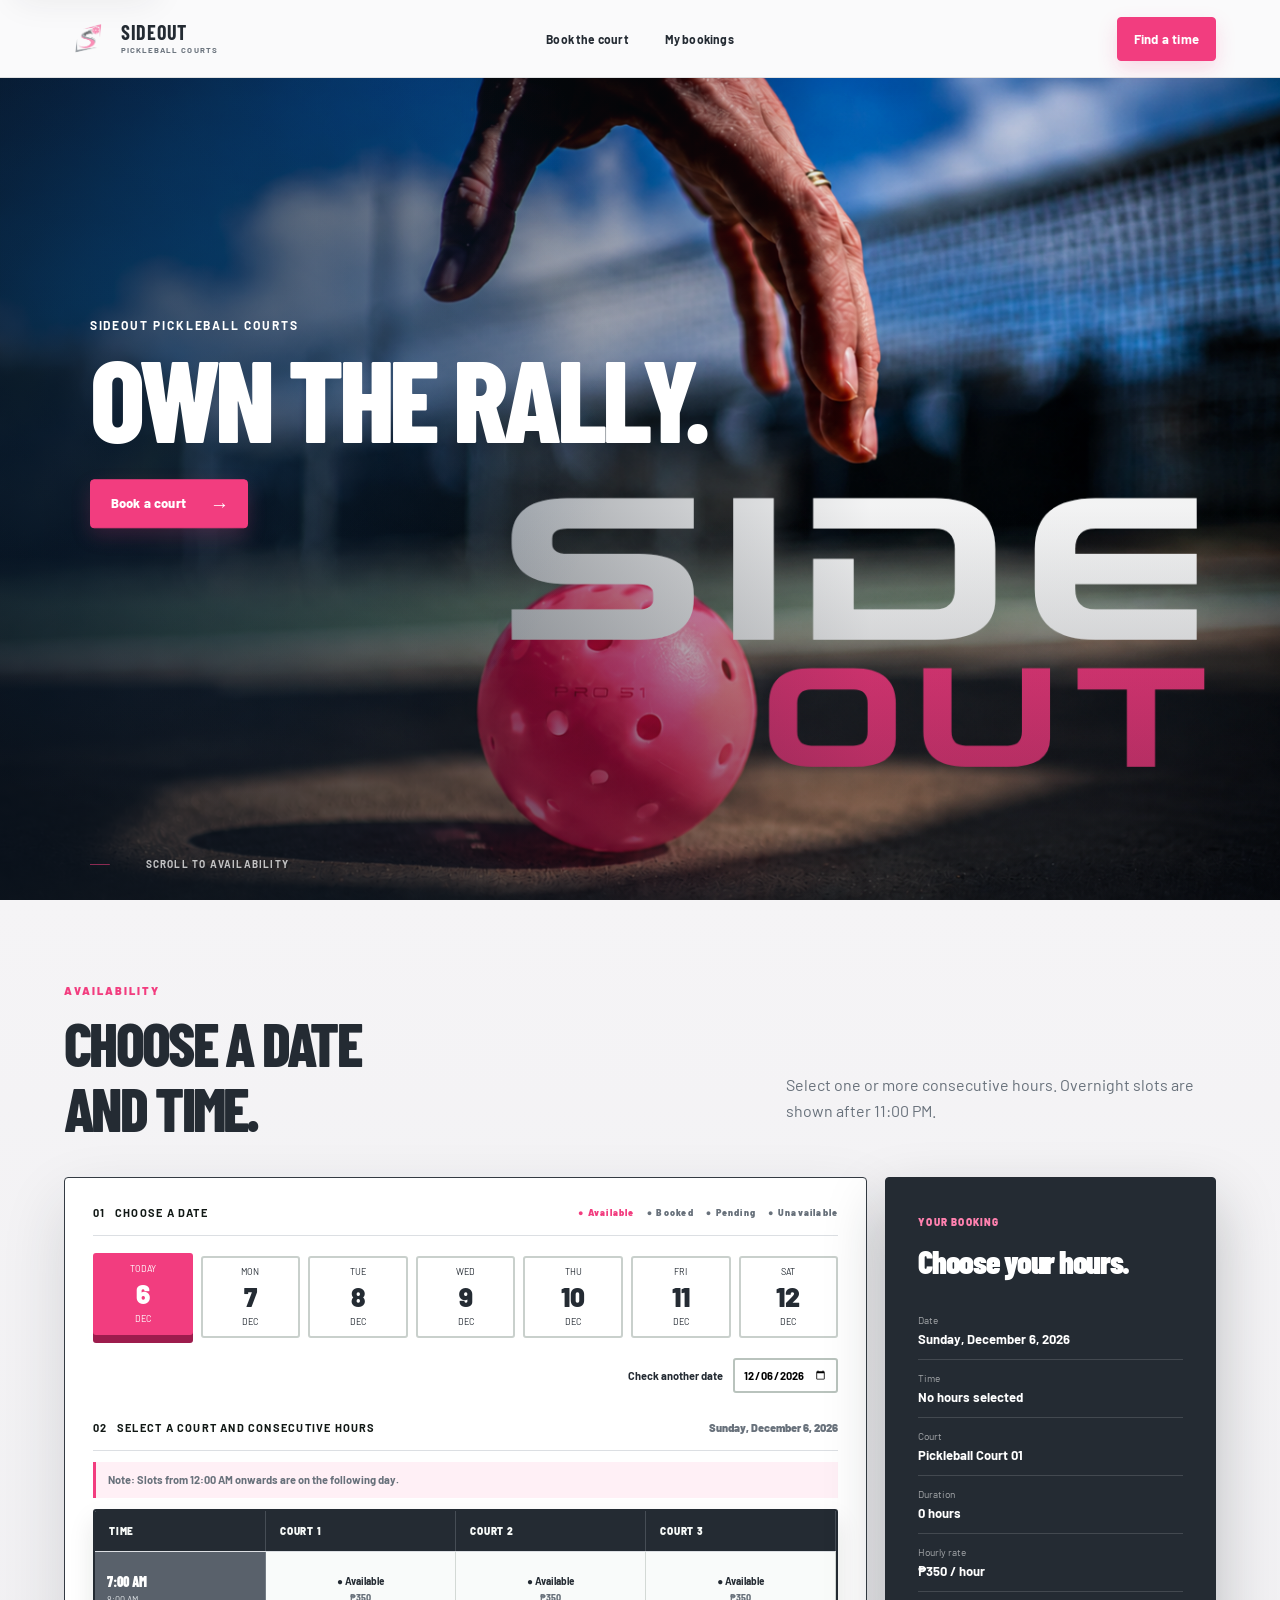
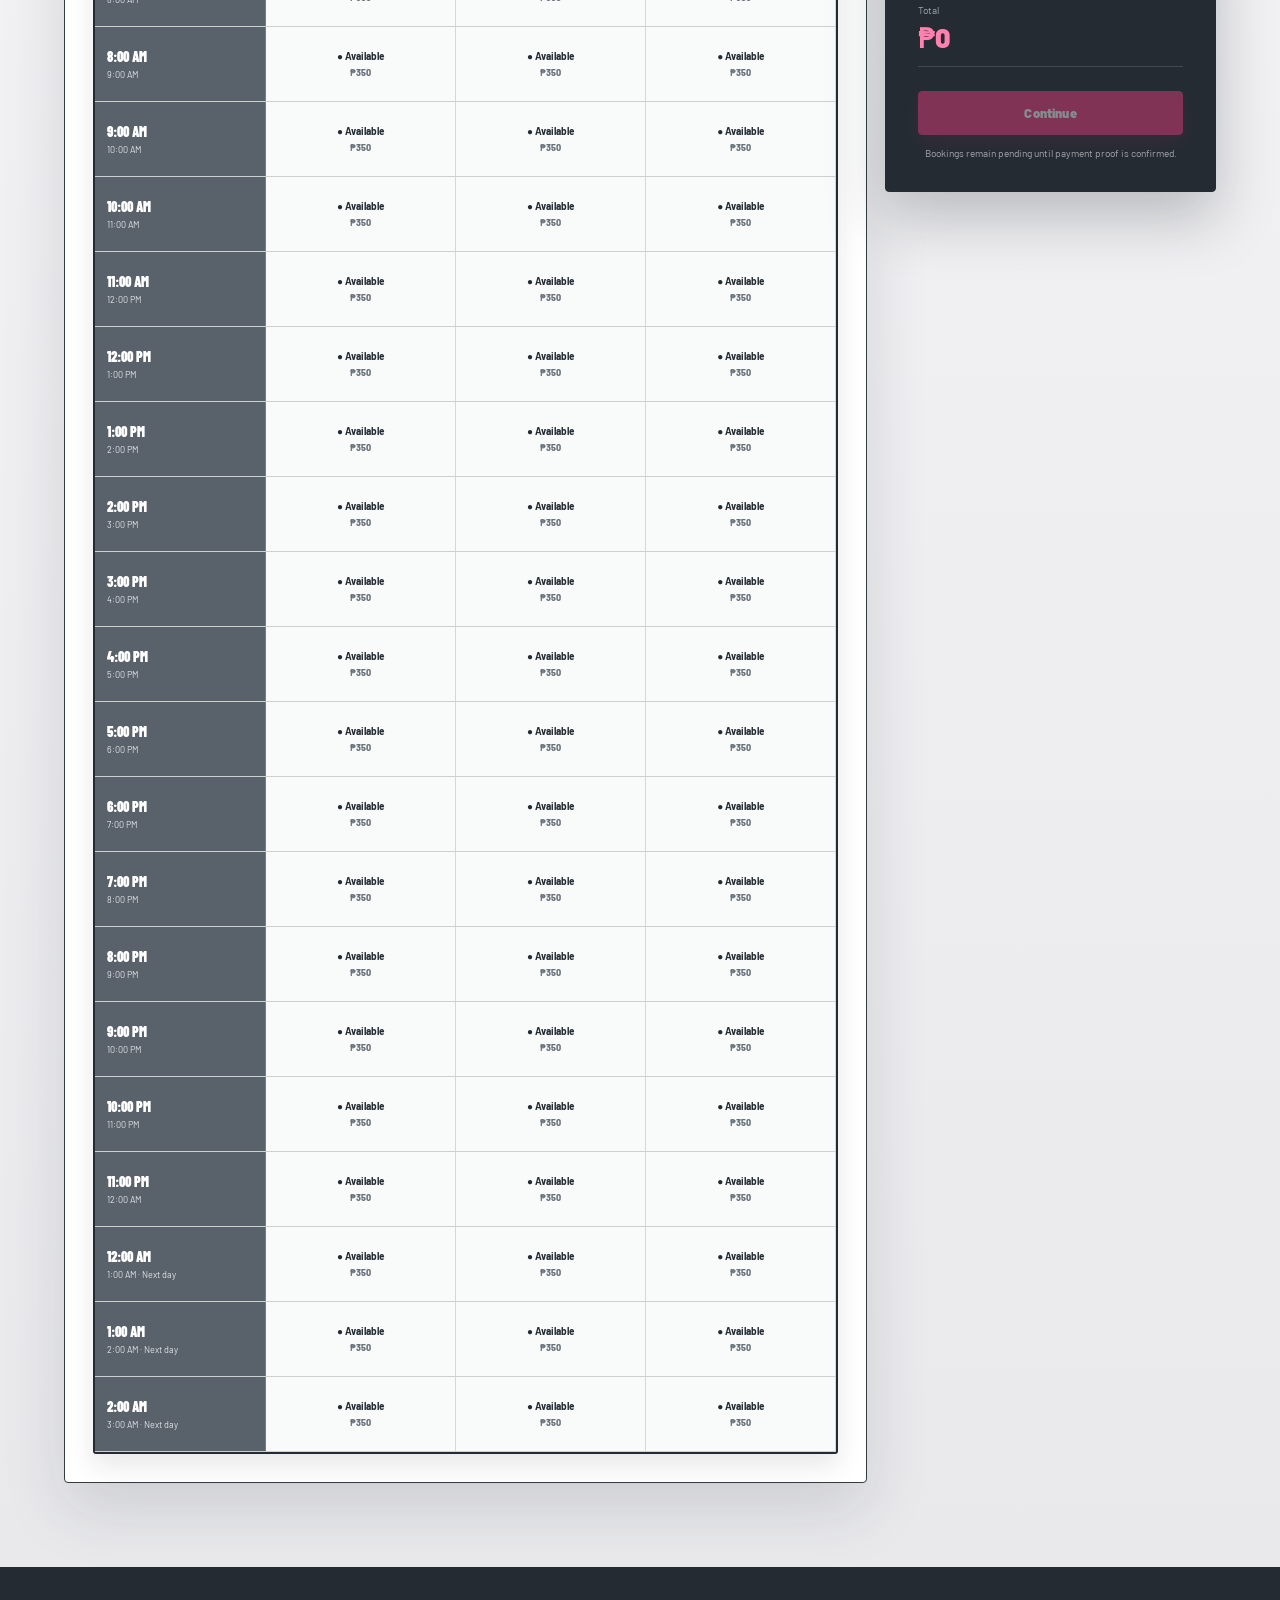
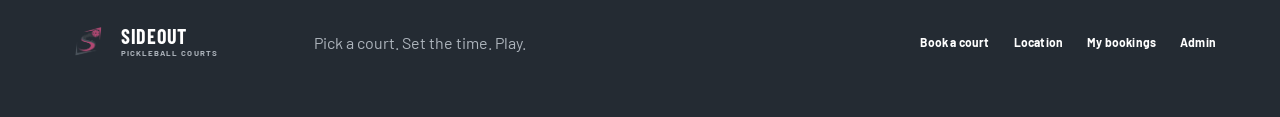
==== index.html @ bac5b456 "Add files via upload" ====
<!doctype html>
<html lang="en">
<head>
  <meta charset="UTF-8">
  <meta name="viewport" content="width=device-width, initial-scale=1">
  <meta name="description" content="Book a court at Sideout Pickleball Courts.">
  <meta name="theme-color" content="#242b33">
  <title>Sideout Pickleball Courts</title>
  <link rel="icon" type="image/png" href="assets/sideout-logo.png">
  <link rel="stylesheet" href="styles.css">
</head>
<body>
  <a class="skip-link" href="#reserve">Skip to booking</a>
  <header class="site-header">
    <a class="brand" href="#top" aria-label="Sideout Pickleball Courts home"><img class="brand-logo" src="assets/sideout-logo.png" alt=""><span class="brand-name"><strong>Sideout</strong><small>Pickleball Courts</small></span></a>
    <nav><button data-scroll="reserve">Book the court</button><button id="show-bookings">My bookings</button></nav>
    <button class="lime-button" data-scroll="reserve">Find a time</button>
  </header>

  <main id="top">
    <section class="hero" aria-labelledby="hero-title">
      <img class="hero-photo" src="assets/sideout-hero.png" alt="A player reaching toward a bright pink pickleball on an outdoor court" fetchpriority="high">
      <div class="hero-overlay"></div>
      <div class="hero-copy">
        <span class="eyebrow">Sideout Pickleball Courts</span>
        <h1 id="hero-title">Own the rally.</h1>
        <button class="lime-button hero-cta" data-scroll="reserve">Book a court <span aria-hidden="true">→</span></button>
      </div>
      <div class="hero-cue" aria-hidden="true"><span></span>Scroll to availability</div>
    </section>

    <section class="booking-section" id="reserve">
      <div class="section-intro"><div><span class="eyebrow dark">AVAILABILITY</span><h2>Choose a date<br>and time.</h2></div><p>Select one or more consecutive hours. Overnight slots are shown after 11:00 PM.</p></div>
      <div class="booking-layout">
        <section class="availability-panel">
          <div class="panel-head"><strong>01 &nbsp; CHOOSE A DATE</strong><div class="legend"><span>● Available</span><span>● Booked</span><span>● Pending</span><span>● Unavailable</span></div></div>
          <div class="date-row" id="date-row"></div>
          <div class="calendar-picker"><label>Check another date <input id="date-picker" type="date"></label></div>
          <div class="slot-heading"><strong>02 &nbsp; SELECT A COURT AND CONSECUTIVE HOURS</strong><span id="schedule-date"></span></div>
          <p class="next-day-note"><b>Note:</b> Slots from <b>12:00 AM onwards</b> are on the following day.</p>
          <div id="preserved-note" class="preserved-note hidden"></div>
          <div class="slot-grid" id="slot-grid"></div>
        </section>

        <aside class="summary-card">
          <span>YOUR BOOKING</span><h3 id="summary-title">Choose your hours.</h3>
          <dl>
            <div><dt>Date</dt><dd id="summary-date">—</dd></div>
            <div><dt>Time</dt><dd id="summary-time">No hours selected</dd></div>
            <div><dt>Court</dt><dd id="summary-court">Pickleball Court 01</dd></div>
            <div><dt>Duration</dt><dd id="summary-duration">0 hours</dd></div>
            <div><dt>Hourly rate</dt><dd id="summary-rate">₱350 / hour</dd></div>
            <div class="total"><dt>Total</dt><dd id="summary-total">₱0</dd></div>
          </dl>
          <button id="continue-booking" class="lime-button full" disabled>Continue</button>
          <small>Bookings remain pending until payment proof is confirmed.</small>
        </aside>
      </div>
      <div class="mobile-booking-bar" id="mobile-booking-bar" aria-live="polite">
        <div><small id="mobile-summary-time">Choose a time</small><strong id="mobile-summary-total">₱0</strong></div>
        <button id="mobile-continue" class="lime-button" disabled>Continue</button>
      </div>
    </section>

    <section class="my-bookings hidden" id="bookings">
      <span class="eyebrow dark">MANAGE MY BOOKING</span><h2>Find your reservation.</h2><p>Enter the 11-digit mobile number used when the booking was submitted.</p>
      <form id="lookup-form" class="lookup-card"><label>Mobile number<input id="lookup-mobile" type="tel" inputmode="numeric" maxlength="11" pattern="[0-9]{11}" placeholder="09171234567" required></label><button class="lime-button">Look up</button></form>
      <p id="lookup-message"></p><div id="lookup-results" class="booking-results"></div>
    </section>
  </main>

  <footer><a class="brand footer-brand" href="#top" aria-label="Sideout Pickleball Courts home"><img class="brand-logo" src="assets/sideout-logo.png" alt=""><span class="brand-name"><strong>Sideout</strong><small>Pickleball Courts</small></span></a><p>Pick a court. Set the time. Play.</p><nav><button data-scroll="reserve">Book a court</button><a href="#top">Location</a><button id="footer-bookings">My bookings</button><a href="admin.html">Admin</a></nav></footer>

  <div class="modal-backdrop hidden" id="booking-modal">
    <section class="modal" role="dialog" aria-modal="true" aria-labelledby="modal-title">
      <button class="modal-close" id="close-modal" aria-label="Close">×</button>
      <div class="steps"><span id="step-1-label">1 Details</span><span id="step-2-label">2 Payment</span><span id="step-3-label">3 Received</span></div>
      <div id="checkout-content"></div>
    </section>
  </div>
  <script src="script.js"></script>
</body>
</html>
---- styles.css ----
@import url('https://fonts.googleapis.com/css2?family=Barlow+Condensed:wght@500;600;700;800&family=Barlow:wght@400;500;600;700&display=swap');
:root{--green:#f23d7f;--green-dark:#c82260;--green-soft:#fff0f6;--ink:#242b33;--muted:#68717b;--line:#dcdfe3;--surface:#fff;--bg:#f5f4f6;--danger:#b4233f;--calendar-time:#59616b;--radius:10px;--shadow:0 14px 34px rgba(36,43,51,.08)}
*{box-sizing:border-box}html{scroll-behavior:smooth}body{margin:0;background:var(--bg);color:var(--ink);font-family:Barlow,Arial,sans-serif}button,input,select{font:inherit}button,a{cursor:pointer}.hidden{display:none!important}
.site-header{position:sticky;top:0;z-index:30;height:72px;display:grid;grid-template-columns:1fr auto 1fr;align-items:center;padding:0 5vw;background:rgba(255,255,255,.96);border-bottom:1px solid var(--line)}
.brand{display:flex;align-items:center;gap:10px;color:var(--ink);font-size:14px;font-weight:700;text-decoration:none}.brand-mark{width:32px;height:32px;display:grid;place-items:center;border-radius:8px;background:var(--green);color:#fff;font-weight:700}.site-header nav{display:flex;gap:24px}.site-header nav button,.site-header .brand{border:0;background:none}.site-header nav button,footer nav>*{color:var(--ink);font-size:12px;border:0;background:none;text-decoration:none}.site-header>.lime-button{justify-self:end}
.lime-button{border:1px solid var(--green);border-radius:7px;background:var(--green);color:#fff;padding:11px 16px;font-size:13px;font-weight:650}.lime-button:hover{background:var(--green-dark)}.lime-button.full{width:100%}.lime-button:disabled{opacity:.45;cursor:not-allowed}
.hero{position:relative;min-height:620px;overflow:hidden;background:#30433a;color:#fff}.hero-photo{position:absolute;inset:0;width:100%;height:100%;object-fit:cover;object-position:center 35%;filter:saturate(.45) contrast(.92)}.hero-overlay{position:absolute;inset:0;background:linear-gradient(90deg,rgba(25,39,32,.78),rgba(25,39,32,.22)),linear-gradient(0deg,rgba(25,39,32,.34),transparent 55%)}.hero-copy{position:absolute;left:7vw;top:47%;transform:translateY(-50%);max-width:610px}.eyebrow{display:block;margin-bottom:14px;color:#dbe9e2;font-size:11px;letter-spacing:.15em;font-weight:700}.eyebrow.dark{color:var(--green)}.hero h1,.section-intro h2,.my-bookings h2,.admin-login-card h1,.admin-title h1{margin:0;font-weight:650;line-height:1.08;letter-spacing:-.035em}.hero h1{font-size:clamp(48px,6.5vw,78px)}.hero-copy p{max-width:520px;font-size:17px;line-height:1.65;color:rgba(255,255,255,.82)}.hero-copy .lime-button{margin-top:12px;background:#fff;border-color:#fff;color:var(--green-dark)}.hero-facts{position:absolute;right:6vw;bottom:38px;display:flex;gap:34px}.hero-facts span{display:grid;gap:6px;font-size:14px}.hero-facts b{font-size:10px;letter-spacing:.08em;color:rgba(255,255,255,.7)}.hero-facts i{font-style:normal}
.booking-section{padding:84px 5vw}.section-intro{display:flex;justify-content:space-between;align-items:end;gap:44px;margin-bottom:36px}.section-intro h2,.my-bookings h2{font-size:clamp(38px,5vw,60px)}.section-intro h2 em{font-style:normal;color:var(--green)}.section-intro>p{max-width:430px;color:var(--muted);line-height:1.65}.booking-layout{display:grid;grid-template-columns:minmax(0,1.7fr) minmax(300px,.7fr);gap:20px}.availability-panel,.summary-card,.lookup-card,.booking-ticket,.modal,.admin-login-card,.stat,.admin-panel,.admin-control{background:var(--surface);border:1px solid var(--line);border-radius:var(--radius);box-shadow:var(--shadow)}.availability-panel{padding:28px}.panel-head,.slot-heading{display:flex;align-items:center;justify-content:space-between;gap:20px;padding-bottom:16px;border-bottom:1px solid var(--line);font-size:11px;letter-spacing:.06em}.legend{display:flex;gap:12px;color:var(--muted);font-size:9px}.legend span:first-child{color:var(--green)}.date-row{display:grid;grid-template-columns:repeat(7,1fr);gap:8px;margin:20px 0}.date-card{min-height:82px;border:1px solid var(--line);border-radius:8px;background:#fff;color:var(--ink);display:grid;place-content:center;text-align:center}.date-card span,.date-card small{font-size:9px}.date-card strong{font-size:23px;margin:4px 0}.date-card.selected{background:var(--green);color:#fff;border-color:var(--green)}.calendar-picker{display:flex;justify-content:flex-end;margin-bottom:20px}.calendar-picker label{display:flex;align-items:center;gap:10px;font-size:11px;font-weight:650}.calendar-picker input{border:1px solid var(--line);border-radius:6px;padding:8px}.slot-heading{padding-top:8px}.slot-heading span{color:var(--muted);letter-spacing:0}.next-day-note,.preserved-note{padding:10px 12px;border-left:3px solid var(--green);background:var(--green-soft);color:var(--muted);font-size:11px;line-height:1.5}.slot-grid{border:1px solid var(--line);border-bottom:0;border-radius:8px;overflow:hidden}.slot-row{width:100%;min-height:60px;display:grid;grid-template-columns:1.1fr .8fr 80px;align-items:center;border:0;border-bottom:1px solid var(--line);padding:8px 16px;background:#fff;color:var(--ink);text-align:left}.slot-row.available:hover,.slot-row.selected{background:var(--green-soft);box-shadow:inset 3px 0 var(--green)}.slot-row.unavailable,.slot-row.booked,.slot-row.pending{background:#f4f5f4}.slot-time{font-size:15px;font-weight:650}.slot-time small{display:block;margin-top:4px;color:var(--green);font-size:8px;text-transform:uppercase}.slot-status{font-size:10px;text-transform:capitalize}.slot-action{text-align:right;font-size:10px;font-weight:650}
.summary-card{align-self:start;padding:32px;position:sticky;top:92px}.summary-card>span{color:var(--green);font-size:10px;letter-spacing:.12em;font-weight:700}.summary-card h3{font-size:32px;line-height:1.05;margin:16px 0 24px}.summary-card dl{margin:0 0 24px}.summary-card dl div{padding:12px 0;border-bottom:1px solid var(--line)}.summary-card dt{color:var(--muted);font-size:10px;margin-bottom:5px}.summary-card dd{margin:0;font-weight:650;font-size:13px}.summary-card .total dd{font-size:27px;color:var(--green)}.summary-card>small{display:block;margin-top:12px;text-align:center;color:var(--muted);font-size:10px}
.my-bookings{padding:84px 5vw;min-height:70vh}.my-bookings>p{color:var(--muted)}.lookup-card{display:flex;gap:14px;max-width:800px;margin:32px 0 22px;padding:22px}.lookup-card label{flex:1;display:grid;gap:8px;font-size:11px;font-weight:650}.lookup-card input{width:100%;border:1px solid var(--line);border-radius:6px;padding:12px;font-size:15px}.booking-results{display:grid;gap:12px;max-width:980px}.booking-ticket{display:grid;grid-template-columns:130px 1fr 220px;overflow:hidden}.ticket-date{display:grid;place-content:center;text-align:center;background:var(--green-soft);padding:20px}.ticket-date strong{font-size:36px}.ticket-main,.ticket-ref{padding:22px}.ticket-main h3{font-size:24px;margin:10px 0}.ticket-main p,.ticket-ref{color:var(--muted);font-size:11px}.ticket-ref{border-left:1px dashed var(--line);display:grid;align-content:center;gap:8px}.ticket-ref strong{color:var(--ink)}.status-pill{display:inline-block;width:max-content;padding:5px 8px;border-radius:999px;background:#f7edda;color:#865b14;font-size:8px;text-transform:uppercase;font-weight:700}.status-pill.confirmed{background:#e7f1ec;color:var(--green-dark)}.status-pill.completed{background:#e9edf1;color:#405566}
footer{min-height:150px;display:grid;grid-template-columns:220px 1fr auto;align-items:center;gap:30px;padding:30px 5vw;background:#fff;border-top:1px solid var(--line)}footer p{color:var(--muted)}footer nav{display:flex;gap:18px;align-items:center}.footer-brand{font-size:13px}
.modal-backdrop{position:fixed;inset:0;z-index:80;display:grid;place-items:center;padding:20px;background:rgba(25,35,30,.68);backdrop-filter:blur(5px)}.modal{position:relative;width:min(560px,100%);max-height:92vh;overflow:auto;padding:34px}.modal.wide{width:min(1050px,100%)}.modal-close{position:absolute;right:18px;top:14px;border:0;background:none;color:var(--ink);font-size:27px}.steps{display:flex;gap:20px;padding-bottom:16px;border-bottom:1px solid var(--line);font-size:10px}.steps .active{color:var(--green);font-weight:700}.modal h2{font-size:34px;margin:20px 0 8px}.modal p{color:var(--muted);line-height:1.6}.field{display:grid;gap:7px;margin:14px 0;font-size:11px;font-weight:650}.field input,.field select{width:100%;border:1px solid var(--line);border-radius:6px;background:#fff;padding:12px}.check{display:flex;align-items:flex-start;gap:10px;margin:18px 0;color:var(--muted);font-size:11px}.form-error{padding:10px 12px;border-left:3px solid var(--danger);background:#f8e8e8;color:#8b2c2c!important;font-size:11px}.payment-box,.reference-box{display:grid;gap:6px;padding:18px;border-radius:8px;background:var(--green-soft);margin:18px 0}.payment-box strong,.reference-box strong{font-size:30px;color:var(--green-dark)}.received-list{display:grid;gap:10px;margin:20px 0}.received-list div{display:grid;grid-template-columns:30px 1fr;gap:10px;padding:12px;background:#f6f7f6}.received-list b{color:var(--green)}.received-list span{display:grid;gap:3px;font-size:11px;color:var(--muted)}.received-list strong{color:var(--ink)}
.admin-body{background:#f5f7f5}.admin-login-shell{min-height:100vh;display:grid;place-items:center;padding:25px}.admin-login-card{width:min(460px,100%);padding:42px}.admin-login-card>.brand{margin-bottom:28px}.admin-login-card h1{font-size:46px;margin:10px 0}.admin-login-card>p{color:var(--muted);line-height:1.6}.admin-login-card form,.password-form{display:grid;gap:14px}.admin-login-card form label,.password-form label{display:grid;gap:7px;font-size:11px;font-weight:650}.admin-login-card input,.password-form input,.admin-control input{border:1px solid var(--line);border-radius:6px;background:#fff;padding:12px}.demo-box{display:grid;gap:7px;margin:22px 0;padding:16px;border:1px dashed #b6bfba;border-radius:8px;font-size:11px}.demo-box>b{color:var(--green);font-size:9px}.demo-box small{color:var(--muted);line-height:1.5}.back-link{color:var(--ink);font-size:11px;text-decoration:none}.admin-shell{min-height:100vh;display:grid;grid-template-columns:230px 1fr}.admin-sidebar{position:sticky;top:0;height:100vh;display:flex;flex-direction:column;padding:24px 18px;background:#fff;border-right:1px solid var(--line)}.admin-sidebar>a{color:var(--ink);text-decoration:none}.admin-sidebar nav{display:grid;gap:4px;margin-top:30px}.admin-sidebar nav button{border:0;border-radius:7px;background:none;color:var(--muted);padding:11px 13px;text-align:left;font-size:11px;font-weight:650}.admin-sidebar nav button.active{background:var(--green-soft);color:var(--green-dark)}.admin-user{margin-top:auto;display:flex;align-items:center;gap:10px}.admin-user>span{width:36px;height:36px;display:grid;place-items:center;border-radius:50%;background:var(--green-soft);color:var(--green-dark);font-size:10px;font-weight:700}.admin-user div{display:grid}.admin-user small{color:var(--muted)}.admin-main{padding:0 4vw 70px}.admin-topbar{height:68px;display:flex;justify-content:space-between;align-items:center;border-bottom:1px solid var(--line)}.admin-topbar a,.admin-topbar button{border:0;background:none;color:var(--ink);text-decoration:none;font-size:11px;font-weight:650}.admin-title{padding:44px 0 26px}.admin-title span{color:var(--green);font-size:10px;letter-spacing:.1em;font-weight:700}.admin-title h1{font-size:48px;margin:8px 0}.admin-title p{color:var(--muted)}.admin-message{margin-top:16px;padding:12px 14px;border-radius:7px;background:var(--green);color:#fff;font-size:11px}.admin-stats{display:grid;grid-template-columns:repeat(4,1fr);gap:12px}.stat,.admin-panel{padding:22px}.stat{display:grid;min-height:130px}.stat span{color:var(--muted);font-size:10px}.stat strong{font-size:32px}.stat small{color:var(--muted)}.admin-panel{margin-top:14px}.admin-panel-head,.admin-control{display:flex;align-items:center;justify-content:space-between;gap:18px;padding-bottom:16px;border-bottom:1px solid var(--line)}.admin-panel-head h2{font-size:22px;margin:0}.admin-control{padding:13px 18px}.admin-booking{display:grid;grid-template-columns:1.2fr 1fr .8fr auto;align-items:center;gap:15px;padding:16px 0;border-bottom:1px solid var(--line);font-size:11px}.admin-booking>div{display:grid;gap:5px}.admin-booking small{color:var(--muted)}.admin-actions{display:flex!important;grid-auto-flow:column;gap:6px!important}.admin-actions button,.admin-actions-slot button{border:1px solid var(--green);border-radius:6px;background:var(--green);color:#fff;padding:8px;font-size:9px}.admin-actions .danger,.admin-actions-slot .danger{background:#fff;color:var(--danger);border-color:var(--danger)}.admin-slots{border:1px solid var(--line);border-bottom:0;border-radius:7px;overflow:hidden;margin-top:15px}.admin-slot{min-height:60px;display:grid;grid-template-columns:1fr 110px 240px;align-items:center;gap:12px;padding:9px 14px;border-bottom:1px solid var(--line)}.admin-slot>span{display:grid}.admin-slot>span small{color:var(--green);font-size:8px}.admin-slot>b{font-size:10px}.admin-actions-slot{display:flex;justify-content:flex-end;gap:6px}.admin-actions-slot .secondary{background:#fff;color:var(--green)}.settings-panel{max-width:650px}.settings-panel dl div{display:grid;grid-template-columns:100px 1fr;padding:10px 0;border-top:1px solid var(--line)}.settings-panel dt{color:var(--muted);font-size:10px}.settings-panel dd{margin:0;font-weight:700}.password-form{margin-top:20px;padding-top:20px;border-top:1px solid var(--line)}.proof-preview{max-width:100%;max-height:420px;object-fit:contain;border:1px solid var(--line)}
@media(max-width:900px){.site-header{grid-template-columns:1fr auto}.site-header nav{display:none}.hero-copy{left:6vw;right:6vw}.hero-facts{left:6vw;right:auto}.section-intro{align-items:start;flex-direction:column}.booking-layout{grid-template-columns:1fr}.summary-card{position:static}.date-row{display:flex;overflow:auto}.date-card{min-width:78px}.booking-ticket{grid-template-columns:110px 1fr}.ticket-ref{grid-column:1/-1;border-left:0;border-top:1px dashed var(--line)}footer{grid-template-columns:1fr auto}footer p{display:none}.admin-shell{grid-template-columns:82px 1fr}.admin-sidebar{padding:18px 8px}.admin-sidebar .brand>span:last-child,.admin-user div{display:none}.admin-sidebar nav button{padding:11px 6px;font-size:9px}.admin-stats{grid-template-columns:repeat(2,1fr)}.admin-booking{grid-template-columns:1fr 1fr}.admin-actions{grid-column:1/-1}.admin-slot{grid-template-columns:1fr 90px 190px}}
@media(max-width:600px){.site-header{height:66px;padding:0 16px}.site-header>.lime-button{padding:9px 12px}.hero{min-height:610px}.hero h1{font-size:48px}.hero-facts{bottom:24px;gap:20px}.booking-section,.my-bookings{padding:64px 16px}.availability-panel{padding:20px 13px}.legend,.slot-heading span{display:none}.slot-row{grid-template-columns:1fr 110px;padding:8px 12px}.slot-action{display:none}.lookup-card{flex-direction:column;padding:18px}.booking-ticket{grid-template-columns:92px 1fr}footer{display:flex;flex-direction:column;align-items:flex-start}footer nav{flex-wrap:wrap}.modal{padding:30px 20px}.admin-login-card{padding:32px 25px}.admin-main{padding:0 16px 50px}.admin-stats{grid-template-columns:1fr}.admin-title h1{font-size:39px}.admin-booking{grid-template-columns:1fr}.admin-slot{grid-template-columns:1fr 70px}.admin-actions-slot{grid-column:1/-1;justify-content:flex-start}}

/* Neutral presentation hero: intentionally image-free and easy to rebrand. */
.hero{min-height:500px;background:linear-gradient(135deg,#eef4f0 0%,#f7f8f7 58%,#e7efea 100%);color:var(--ink);border-bottom:1px solid var(--line)}
.hero-copy{top:45%;max-width:680px}.hero .eyebrow{color:var(--green)}.hero-copy p{color:var(--muted);max-width:560px}.hero-copy .lime-button{background:var(--green);border-color:var(--green);color:#fff}.hero-copy .lime-button:hover{background:var(--green-dark)}
.hero-facts{color:var(--ink)}.hero-facts b{color:var(--muted)}
@media(max-width:600px){.hero{min-height:560px}.hero-copy{top:42%}.hero-facts{display:grid;gap:12px}}

.qr-options{display:grid;grid-template-columns:1fr 1fr;gap:12px;margin:16px 0 8px}.qr-card{padding:12px;border:1px solid var(--line);border-radius:8px;background:#fff}.qr-card>span{display:block;margin-bottom:9px;color:var(--ink);font-size:11px;font-weight:700}.qr-placeholder{aspect-ratio:1;display:grid;place-content:center;gap:6px;text-align:center;border:1px dashed #aebbb4;border-radius:6px;background:#f7f9f8;color:var(--green)}.qr-placeholder b{font-size:24px}.qr-placeholder small{color:var(--muted);font-size:9px}.qr-note{margin:0 0 14px!important;font-size:10px;line-height:1.45!important}@media(max-width:430px){.qr-options{grid-template-columns:1fr}.qr-placeholder{aspect-ratio:1.5}}

.court-picker{display:flex;align-items:center;justify-content:space-between;gap:18px;padding-bottom:18px;margin-bottom:18px;border-bottom:1px solid var(--line);font-size:11px;letter-spacing:.06em}.court-tabs,.admin-court-tabs{display:flex;gap:8px}.court-tabs button,.admin-court-tabs button{min-width:86px;padding:10px 14px;border:1px solid var(--line);border-radius:7px;background:#fff;color:var(--muted);font-size:11px;font-weight:650}.court-tabs button:hover,.admin-court-tabs button:hover{border-color:var(--green)}.court-tabs button.selected,.admin-court-tabs button.active{border-color:var(--green);background:var(--green);color:#fff}.admin-court-tabs{margin-bottom:14px}.admin-court-tabs button{min-width:110px}@media(max-width:600px){.court-picker{align-items:flex-start;flex-direction:column}.court-tabs{width:100%}.court-tabs button{flex:1;min-width:0;padding:10px 7px}.admin-court-tabs{overflow:auto}.admin-court-tabs button{min-width:92px}}

.slot-grid{overflow-x:auto}.slot-matrix-head,.slot-matrix-row,.admin-matrix-head,.admin-matrix-row{display:grid;grid-template-columns:minmax(125px,1.15fr) repeat(3,minmax(118px,1fr))}.slot-matrix-head,.admin-matrix-head{background:#f4f6f5;border-bottom:1px solid var(--line);color:var(--muted);font-size:10px;font-weight:700;text-transform:uppercase}.slot-matrix-head span,.admin-matrix-head span{padding:12px;border-right:1px solid var(--line)}.slot-matrix-row,.admin-matrix-row{border-bottom:1px solid var(--line)}.matrix-time{display:grid;align-content:center;gap:4px;padding:12px;border-right:1px solid var(--line);background:#fbfcfb}.matrix-time strong{font-size:13px}.matrix-time small{color:var(--muted);font-size:9px}.court-slot{min-height:68px;display:grid;place-content:center;gap:5px;border:0;border-right:1px solid var(--line);background:#fff;color:var(--ink);text-align:center}.court-slot .slot-status{font-size:10px;font-weight:700}.court-slot small{color:var(--muted);font-size:9px;text-transform:capitalize}.court-slot.available:hover,.court-slot.selected{background:var(--green-soft);box-shadow:inset 0 3px var(--green)}.court-slot.selected{color:var(--green-dark)}.court-slot.booked,.court-slot.pending,.court-slot.unavailable{background:#f4f5f4}.court-slot.booked{color:#7d4e36}.court-slot.pending{color:#8a650f}.court-slot:disabled{cursor:not-allowed}.admin-matrix{overflow-x:auto;border:1px solid var(--line);border-radius:7px}.admin-court-cell{min-height:84px;display:grid;align-content:center;gap:8px;padding:8px;border-right:1px solid var(--line);background:#fff}.admin-court-cell>b{font-size:9px;text-transform:uppercase;color:var(--muted)}.admin-court-cell.available{background:#fbfdfc}.admin-court-cell.pending{background:#fff9eb}.admin-court-cell.booked{background:#f8f3ef}.admin-court-cell.unavailable{background:#f3f4f3}.admin-court-cell .admin-actions-slot{justify-content:flex-start;flex-wrap:wrap}.admin-court-cell .admin-actions-slot button{padding:6px 7px;font-size:8px}@media(max-width:700px){.slot-matrix-head,.slot-matrix-row,.admin-matrix-head,.admin-matrix-row{min-width:640px}}

/* Strong booking-calendar direction */
.booking-section{background:linear-gradient(180deg,#eef0ee 0%,#dfe4e0 100%);border-top:1px solid #cbd2cd}.section-intro h2{font-weight:850;letter-spacing:-.045em}.section-intro .eyebrow{font-weight:850;letter-spacing:.18em}.booking-layout{gap:18px}.availability-panel{border:1px solid #1d2823;border-radius:4px;box-shadow:0 24px 60px rgba(14,24,19,.16)}.panel-head,.slot-heading{font-weight:850;letter-spacing:.11em}.panel-head strong,.slot-heading strong{color:#111815}.date-card{border:2px solid #c9d0cc;border-radius:3px;transition:transform .2s ease,border-color .2s ease,box-shadow .2s ease}.date-card:hover{transform:translateY(-4px);border-color:#1f5a45;box-shadow:0 9px 18px rgba(18,32,25,.13)}.date-card.selected{background:#14211b;border-color:#14211b;box-shadow:0 8px 0 #79a888;transform:translateY(-3px)}.date-card strong{font-size:26px;font-weight:850}.calendar-picker input{border:2px solid #b9c3bd;border-radius:3px;font-weight:700}.slot-grid{border:2px solid #15201b;border-radius:3px;background:#fff;box-shadow:0 12px 26px rgba(16,26,21,.1)}.slot-matrix-head{background:#121a16;color:#f7faf8;font-weight:850;letter-spacing:.08em}.slot-matrix-head span{padding:14px;border-color:#314039}.slot-matrix-row{border-color:#cbd2ce}.slot-matrix-row .matrix-time{background:#202a25;color:#fff;border-color:#35423c}.slot-matrix-row .matrix-time strong{font-size:14px;font-weight:850}.slot-matrix-row .matrix-time small{color:#aebbb4}.court-slot{position:relative;min-height:74px;border-color:#d3d9d5;font-weight:750;transition:transform .16s ease,box-shadow .16s ease,background .16s ease,color .16s ease}.court-slot.available{background:#f9fbfa}.court-slot.available:hover{z-index:2;transform:scale(1.045);background:#dce9e2;box-shadow:0 10px 24px rgba(14,33,24,.2),inset 0 4px #28684f}.court-slot.available:active{transform:scale(.98)}.court-slot.selected{z-index:3;background:#183c2e;color:#fff;box-shadow:inset 0 0 0 3px #73aa8e,0 8px 20px rgba(12,45,31,.28);animation:selectedPulse 1.8s ease-in-out infinite}.court-slot.selected small{color:#d7e8df}.court-slot.booked{background:repeating-linear-gradient(135deg,#ddd6d1,#ddd6d1 8px,#e7e1dd 8px,#e7e1dd 16px);color:#67422e}.court-slot.pending{background:#f1e6c9;color:#76530b}.court-slot.unavailable{background:#dfe2e0;color:#68716c}.summary-card{background:#111915;color:#fff;border:1px solid #111915;border-radius:4px;box-shadow:0 24px 54px rgba(10,18,14,.25)}.summary-card>span{color:#8fc4a6;font-weight:850}.summary-card h3{font-weight:850;letter-spacing:-.04em}.summary-card dl div{border-color:rgba(255,255,255,.14)}.summary-card dt,.summary-card>small{color:rgba(255,255,255,.58)}.summary-card dd{color:#fff}.summary-card .total dd{color:#a3d2b8;font-weight:850}.summary-card .lime-button{background:#75a98e;border-color:#75a98e;color:#0f1713;font-weight:850;transition:transform .18s ease,background .18s ease,box-shadow .18s ease}.summary-card .lime-button:not(:disabled):hover{transform:translateY(-3px);background:#91c2a7;box-shadow:0 10px 24px rgba(117,169,142,.28)}.summary-card .lime-button:not(:disabled):active{transform:translateY(0) scale(.98)}.next-day-note,.preserved-note{border-color:#28684f;background:#e4ece7;font-weight:650}@keyframes scheduleEnter{from{opacity:0;transform:translateY(14px)}to{opacity:1;transform:translateY(0)}}@keyframes selectedPulse{0%,100%{box-shadow:inset 0 0 0 3px #73aa8e,0 8px 20px rgba(12,45,31,.25)}50%{box-shadow:inset 0 0 0 3px #9bd0b5,0 11px 28px rgba(12,60,38,.4)}}.slot-grid.is-refreshing .slot-matrix-row{opacity:0;animation:scheduleEnter .38s cubic-bezier(.2,.8,.2,1) forwards;animation-delay:calc(var(--row-index) * 22ms)}@media(prefers-reduced-motion:reduce){.date-card,.court-slot,.summary-card .lime-button{transition:none}.court-slot.selected,.slot-grid.is-refreshing .slot-matrix-row{animation:none;opacity:1}}@media(max-width:700px){.booking-section{padding-left:12px;padding-right:12px}.availability-panel{padding:18px 10px}.court-slot.available:hover{transform:none}.summary-card{border-radius:3px}}

/* Keep the full four-column schedule visible without a horizontal scrollbar. */
.slot-grid,.admin-matrix{overflow-x:hidden}.slot-matrix-head,.slot-matrix-row,.admin-matrix-head,.admin-matrix-row{grid-template-columns:minmax(72px,.9fr) repeat(3,minmax(0,1fr));min-width:0!important}.slot-matrix-head span,.admin-matrix-head span,.matrix-time,.court-slot,.admin-court-cell{min-width:0}.court-slot .slot-status,.court-slot small{overflow-wrap:anywhere}.admin-actions-slot button{max-width:100%}@media(max-width:600px){.slot-matrix-head span,.admin-matrix-head span{padding:10px 4px;font-size:8px}.slot-matrix-row .matrix-time,.admin-matrix-row .matrix-time{padding:9px 5px}.slot-matrix-row .matrix-time strong,.admin-matrix-row .matrix-time strong{font-size:10px}.matrix-time small{font-size:7px}.court-slot{min-height:64px;padding:5px 2px}.court-slot .slot-status{font-size:8px}.court-slot small{font-size:8px}.admin-court-cell{padding:6px 3px}.admin-court-cell .admin-actions-slot button{padding:5px 3px;font-size:7px}}

/* Slot clicks update in place; selected cells remain steady without pulsing. */
.court-slot.selected{animation:none}

/* Sideout brand system */
body{background:#f4f3f5;color:var(--ink)}
h1,h2,h3,.brand-name strong,.slot-time,.matrix-time strong,.stat strong{font-family:"Barlow Condensed",Barlow,Arial,sans-serif}
button,a,input,select{transition:color .2s ease,background-color .2s ease,border-color .2s ease,transform .2s ease,box-shadow .2s ease}
button:focus-visible,a:focus-visible,input:focus-visible,select:focus-visible{outline:3px solid rgba(242,61,127,.4);outline-offset:3px}
.site-header{height:78px;padding:0 clamp(18px,5vw,76px);background:rgba(250,250,251,.94);border-bottom-color:rgba(36,43,51,.12);backdrop-filter:blur(16px)}
.brand{gap:9px;min-width:0}.brand-logo{width:48px;height:48px;object-fit:contain;flex:0 0 auto}.brand-name{display:grid;line-height:.92}.brand-name strong{font-size:20px;letter-spacing:.035em;text-transform:uppercase}.brand-name small{margin-top:5px;color:var(--muted);font-size:8px;font-weight:700;letter-spacing:.13em;text-transform:uppercase}
.site-header nav button,.site-header>button,footer nav>*{font-weight:700;letter-spacing:.015em}.site-header nav button:hover,footer nav>*:hover{color:var(--green)}
.lime-button{min-height:44px;border-color:var(--green);border-radius:4px;background:var(--green);color:#fff;font-weight:750;letter-spacing:.015em;box-shadow:0 8px 20px rgba(242,61,127,.18)}.lime-button:hover{background:var(--green-dark);border-color:var(--green-dark);transform:translateY(-2px);box-shadow:0 12px 26px rgba(200,34,96,.24)}.lime-button:active{transform:translateY(0) scale(.98)}
.hero{min-height:calc(100dvh - 78px);max-height:860px;background:#162331;color:#fff;border:0;isolation:isolate}.hero-photo{z-index:-3;object-position:center 52%;filter:saturate(.98) contrast(1.04)}.hero-overlay{z-index:-2;background:linear-gradient(90deg,rgba(10,19,30,.78) 0%,rgba(10,19,30,.36) 40%,rgba(10,19,30,.05) 68%),linear-gradient(0deg,rgba(10,15,23,.38),transparent 48%)}.hero:after{content:"";position:absolute;inset:0;z-index:-1;pointer-events:none;background:radial-gradient(circle at 13% 32%,rgba(11,79,147,.22),transparent 38%)}
.hero-copy{left:clamp(22px,7vw,110px);top:42%;max-width:670px;animation:heroEntrance .72s cubic-bezier(.2,.75,.25,1) both}.hero .eyebrow{margin-bottom:18px;color:#fff;font-size:12px;font-weight:700;letter-spacing:.16em;text-transform:uppercase}.hero h1{max-width:680px;color:#fff;font-size:clamp(66px,9vw,126px);font-weight:800;line-height:.82;letter-spacing:-.045em;text-transform:uppercase;text-wrap:balance}.hero-copy .hero-cta{display:inline-flex;align-items:center;gap:24px;margin-top:34px;padding:14px 18px 14px 20px;background:var(--green);border-color:var(--green);color:#fff}.hero-copy .hero-cta span{font-size:19px;line-height:1}.hero-copy .hero-cta:hover{background:#fff;border-color:#fff;color:var(--ink)}
.hero-cue{position:absolute;left:clamp(22px,7vw,110px);bottom:30px;display:flex;align-items:center;gap:12px;color:rgba(255,255,255,.72);font-size:10px;font-weight:700;letter-spacing:.12em;text-transform:uppercase}.hero-cue span{width:44px;height:1px;background:var(--green);transform-origin:left;animation:cuePulse 1.1s ease-out .5s both}
.booking-section{background:linear-gradient(180deg,#f5f4f6 0%,#e9e9ec 100%);border-top:0}.eyebrow.dark,.section-intro .eyebrow,.summary-card>span,.admin-title span{color:var(--green)}.section-intro h2,.my-bookings h2,.admin-title h1{font-family:"Barlow Condensed",Barlow,Arial,sans-serif;font-weight:800;text-transform:uppercase}.availability-panel{border-color:#343b43;box-shadow:0 26px 64px rgba(36,43,51,.14)}
.date-card:hover{border-color:var(--green);box-shadow:0 10px 20px rgba(242,61,127,.14)}.date-card.selected{background:var(--green);border-color:var(--green);box-shadow:0 8px 0 #9d1c4d}.slot-grid{border-color:#242b33}.slot-matrix-head{background:#242b33}.slot-matrix-head span{border-color:#464d55}.slot-matrix-row .matrix-time{background:var(--calendar-time);border-color:#747c85}.slot-matrix-row .matrix-time small{color:#e0e4e7}.court-slot.available:hover{background:#fff0f6;box-shadow:0 10px 24px rgba(69,28,47,.16),inset 0 4px var(--green)}.court-slot.selected{background:var(--green);color:#fff;box-shadow:inset 0 0 0 3px #ff8bb5,0 8px 20px rgba(200,34,96,.28)}.court-slot.selected small{color:#fff}.next-day-note,.preserved-note{border-color:var(--green);background:var(--green-soft)}
.summary-card{background:#242b33;border-color:#242b33;box-shadow:0 26px 58px rgba(25,30,36,.25)}.summary-card>span{color:#ff81af}.summary-card .total dd{color:#ff81af}.summary-card .lime-button{background:var(--green);border-color:var(--green);color:#fff}.summary-card .lime-button:not(:disabled):hover{background:#fff;border-color:#fff;color:#242b33;box-shadow:0 10px 24px rgba(242,61,127,.25)}
.payment-box,.reference-box{background:var(--green-soft)}.payment-box strong,.reference-box strong{color:var(--green-dark)}.qr-placeholder{color:var(--green)}
footer{background:#242b33;border-top:0;color:#fff}footer .brand{color:#fff}footer .brand-name small,footer p{color:#aeb5bd}footer nav>*{color:#fff}
.admin-body{background:#f2f1f3}.admin-sidebar{background:#242b33;border-right:0}.admin-sidebar .brand{color:#fff}.admin-sidebar .brand-name small,.admin-sidebar .admin-user small{color:#aeb5bd}.admin-sidebar nav button{color:#c5cbd1}.admin-sidebar nav button.active{background:var(--green);color:#fff}.admin-user>span{background:var(--green);color:#fff}.admin-message{background:var(--green)}.admin-actions button,.admin-actions-slot button{border-color:var(--green);background:var(--green)}.admin-actions-slot .secondary{background:#fff;color:var(--green-dark)}.admin-court-cell.available{background:#fffafb}
@keyframes heroEntrance{from{opacity:0;transform:translateY(calc(-50% + 26px))}to{opacity:1;transform:translateY(-50%)}}@keyframes cuePulse{0%,100%{transform:scaleX(.45);opacity:.55}50%{transform:scaleX(1);opacity:1}}
@media(max-width:900px){.admin-sidebar .brand-logo{width:54px;height:54px}.admin-sidebar .brand-name{display:none}}
@media(max-width:600px){.site-header{height:70px}.brand-logo{width:42px;height:42px}.brand-name strong{font-size:17px}.brand-name small{font-size:7px}.site-header>.lime-button{min-height:40px}.hero{min-height:640px;max-height:none}.hero-photo{object-position:47% center}.hero-overlay{background:linear-gradient(90deg,rgba(10,19,30,.72),rgba(10,19,30,.16)),linear-gradient(0deg,rgba(10,15,23,.5),transparent 55%)}.hero-copy{top:34%;right:20px}.hero h1{font-size:clamp(58px,20vw,84px);line-height:.86}.hero-copy .hero-cta{margin-top:26px}.hero-cue{bottom:22px}.footer-brand .brand-name{display:grid}}
@media(prefers-reduced-motion:reduce){.hero-copy,.hero-cue span{animation:none}.lime-button:hover,.date-card:hover,.court-slot.available:hover{transform:none}}

/* Mobile booking experience */
.skip-link{position:fixed;left:16px;top:10px;z-index:100;transform:translateY(-160%);padding:10px 14px;border-radius:4px;background:#fff;color:var(--ink);font-weight:700;text-decoration:none;box-shadow:var(--shadow)}.skip-link:focus{transform:translateY(0)}
.mobile-booking-bar{display:none}
@media(max-width:900px){
  html{scroll-padding-top:70px;overscroll-behavior-y:contain}body{overflow-x:hidden;padding-bottom:env(safe-area-inset-bottom)}button,a{touch-action:manipulation}
  .site-header{grid-template-columns:minmax(0,1fr) auto;height:70px;padding:0 16px}.site-header .brand{overflow:hidden}.site-header>.lime-button{min-width:112px;padding:10px 13px;white-space:nowrap}
  .hero{min-height:min(680px,calc(100dvh - 70px))}.hero-photo{object-position:53% center}.hero-copy{left:22px;right:22px;top:35%}.hero h1{max-width:330px;font-size:clamp(58px,18vw,82px)}.hero-cue{display:none}
  .booking-section,.my-bookings{padding:58px 14px 84px}.section-intro{gap:14px;margin-bottom:26px}.section-intro h2,.my-bookings h2{font-size:clamp(40px,13vw,56px);line-height:.9}.section-intro>p{margin:0;font-size:15px;line-height:1.55}
  .availability-panel{padding:18px 10px;border-width:1px;box-shadow:0 16px 36px rgba(36,43,51,.12)}.panel-head{align-items:flex-start}.panel-head strong,.slot-heading strong{font-size:10px;line-height:1.35}.date-row{margin:16px 0 18px;gap:7px;scrollbar-width:none;-ms-overflow-style:none}.date-row::-webkit-scrollbar{display:none}.date-card{min-width:72px;min-height:78px}.date-card:hover{transform:none}.calendar-picker{justify-content:stretch}.calendar-picker label{width:100%;justify-content:space-between}.calendar-picker input{min-height:44px;max-width:170px}.slot-heading{align-items:flex-start}.next-day-note,.preserved-note{font-size:10px}
  .slot-matrix-head,.slot-matrix-row{grid-template-columns:minmax(62px,.72fr) repeat(3,minmax(0,1fr))}.slot-matrix-head span{padding:10px 3px;font-size:8px}.slot-matrix-row .matrix-time{padding:8px 4px}.slot-matrix-row .matrix-time strong{font-size:10px}.slot-matrix-row .matrix-time small{font-size:7px;line-height:1.3}.court-slot{min-height:66px;padding:6px 2px}.court-slot .slot-status{font-size:8px;line-height:1.2}.court-slot small{font-size:8px;line-height:1.2}.court-slot.available:hover{transform:none}
  .summary-card{padding:26px 22px}.summary-card h3{font-size:30px}.summary-card dl div{display:grid;grid-template-columns:1fr auto;align-items:end;gap:10px}.summary-card dt{margin:0}.summary-card dd{text-align:right}
  .mobile-booking-bar{position:fixed;left:10px;right:10px;bottom:calc(10px + env(safe-area-inset-bottom));z-index:50;display:flex;align-items:center;justify-content:space-between;gap:14px;padding:10px 10px 10px 16px;border:1px solid rgba(255,255,255,.16);border-radius:8px;background:rgba(36,43,51,.96);color:#fff;box-shadow:0 18px 42px rgba(18,22,27,.32);backdrop-filter:blur(16px);transform:translateY(calc(100% + 30px));opacity:0;pointer-events:none;transition:transform .25s ease,opacity .25s ease}.has-selection .mobile-booking-bar{transform:translateY(0);opacity:1;pointer-events:auto}.mobile-booking-bar>div{display:grid;min-width:0}.mobile-booking-bar small{overflow:hidden;color:#cfd4d9;font-size:10px;text-overflow:ellipsis;white-space:nowrap}.mobile-booking-bar strong{font-family:"Barlow Condensed",Barlow,Arial,sans-serif;font-size:24px;color:#ff81af}.mobile-booking-bar .lime-button{min-height:46px;padding:10px 18px;box-shadow:none}
  .lookup-card{margin-top:24px}.lookup-card input{min-height:46px;font-size:16px}.booking-ticket{grid-template-columns:82px minmax(0,1fr)}.ticket-date{padding:14px 8px}.ticket-date strong{font-size:30px}.ticket-main{padding:18px 14px}.ticket-main h3{font-size:21px}.ticket-ref{padding:16px 14px}
  .modal-backdrop{align-items:end;padding:0}.modal{width:100%;max-height:94dvh;padding:32px 18px calc(22px + env(safe-area-inset-bottom));border-radius:16px 16px 0 0}.modal-close{right:10px;top:8px;width:44px;height:44px}.steps{gap:12px;padding-right:36px;overflow:hidden}.modal h2{font-size:31px}.field input,.field select{min-height:48px;font-size:16px}.check{font-size:13px;line-height:1.45}.qr-card{padding:10px}
  footer{padding:36px 18px calc(34px + env(safe-area-inset-bottom));gap:24px}footer nav{width:100%;display:grid;grid-template-columns:1fr 1fr;gap:4px 18px}footer nav>*{min-height:44px;display:flex;align-items:center}
  .admin-shell{display:block}.admin-sidebar{position:static;width:100%;height:auto;padding:12px;background:#242b33}.admin-sidebar>.brand,.admin-user{display:none}.admin-sidebar nav{display:grid;grid-template-columns:repeat(2,minmax(0,1fr));gap:6px;margin:0}.admin-sidebar nav button{min-height:44px;padding:9px 10px;font-size:10px}.admin-main{padding:0 12px 48px}.admin-topbar{height:58px}.admin-title{padding:28px 0 20px}.admin-title h1{font-size:40px}.admin-title p{font-size:14px;line-height:1.5}.admin-stats{grid-template-columns:1fr 1fr;gap:8px}.stat,.admin-panel{padding:16px}.stat{min-height:112px}.admin-booking{grid-template-columns:1fr}.admin-actions{display:grid!important;grid-template-columns:1fr 1fr;gap:8px!important}.admin-actions button,.admin-actions-slot button{min-height:40px}.admin-control{align-items:flex-start;flex-direction:column}.admin-control input{min-height:44px}.admin-panel{overflow:hidden}.admin-matrix-head,.admin-matrix-row{grid-template-columns:minmax(58px,.7fr) repeat(3,minmax(0,1fr))}.admin-matrix-head span{padding:9px 3px;font-size:7px}.admin-court-cell{min-height:92px;padding:5px 2px}.admin-court-cell>b{font-size:7px}.admin-court-cell .admin-actions-slot{display:grid;grid-template-columns:1fr;gap:4px}.admin-court-cell .admin-actions-slot button{min-height:32px;padding:4px 2px;font-size:7px}
}
@media(max-width:430px){.brand-name small{display:none}.site-header>.lime-button{min-width:auto;padding-inline:12px}.hero{min-height:610px}.hero-photo{object-position:55% center}.booking-section{padding-inline:8px}.section-intro{padding-inline:6px}.availability-panel{padding-inline:6px}.slot-matrix-head,.slot-matrix-row{grid-template-columns:58px repeat(3,minmax(0,1fr))}.court-slot{min-height:64px}.court-slot small{font-size:7px}.summary-card{margin-inline:2px}.admin-stats{grid-template-columns:1fr}}
@media(prefers-reduced-motion:reduce){.mobile-booking-bar{transition:none}}
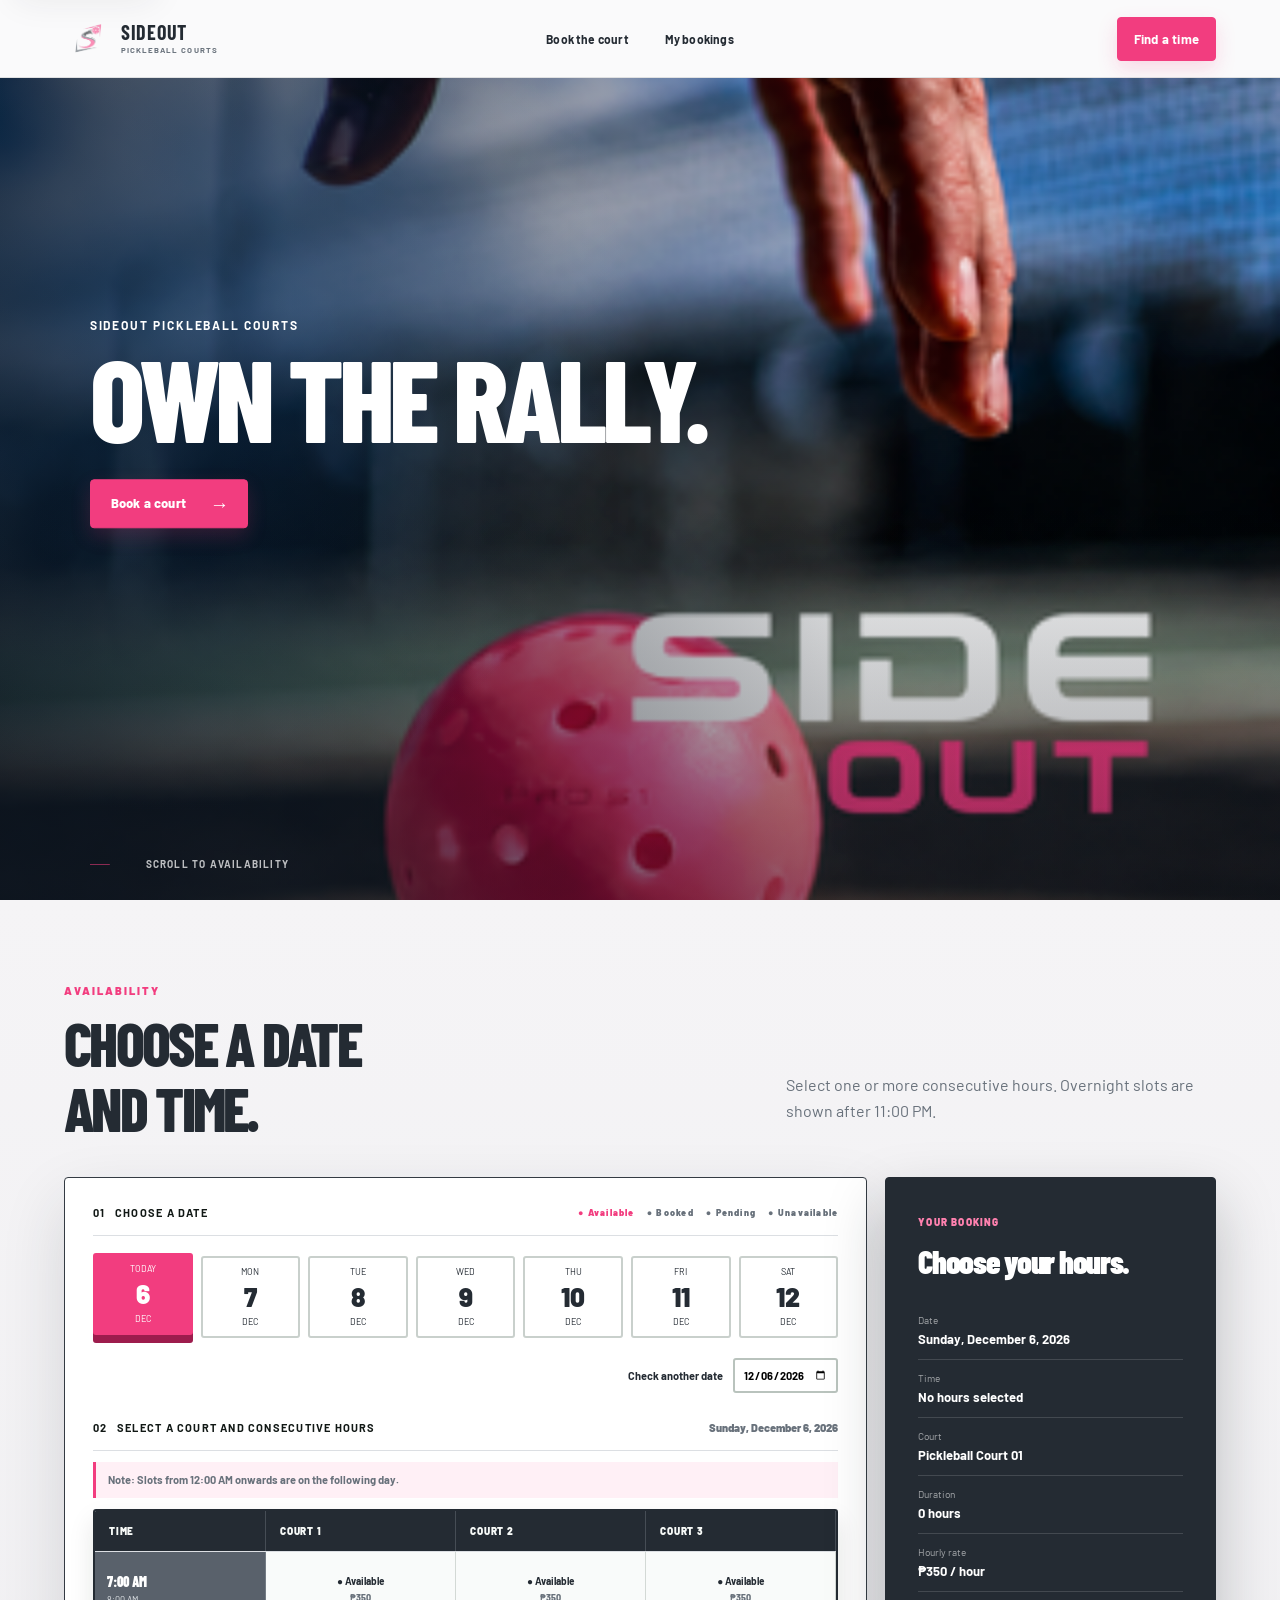
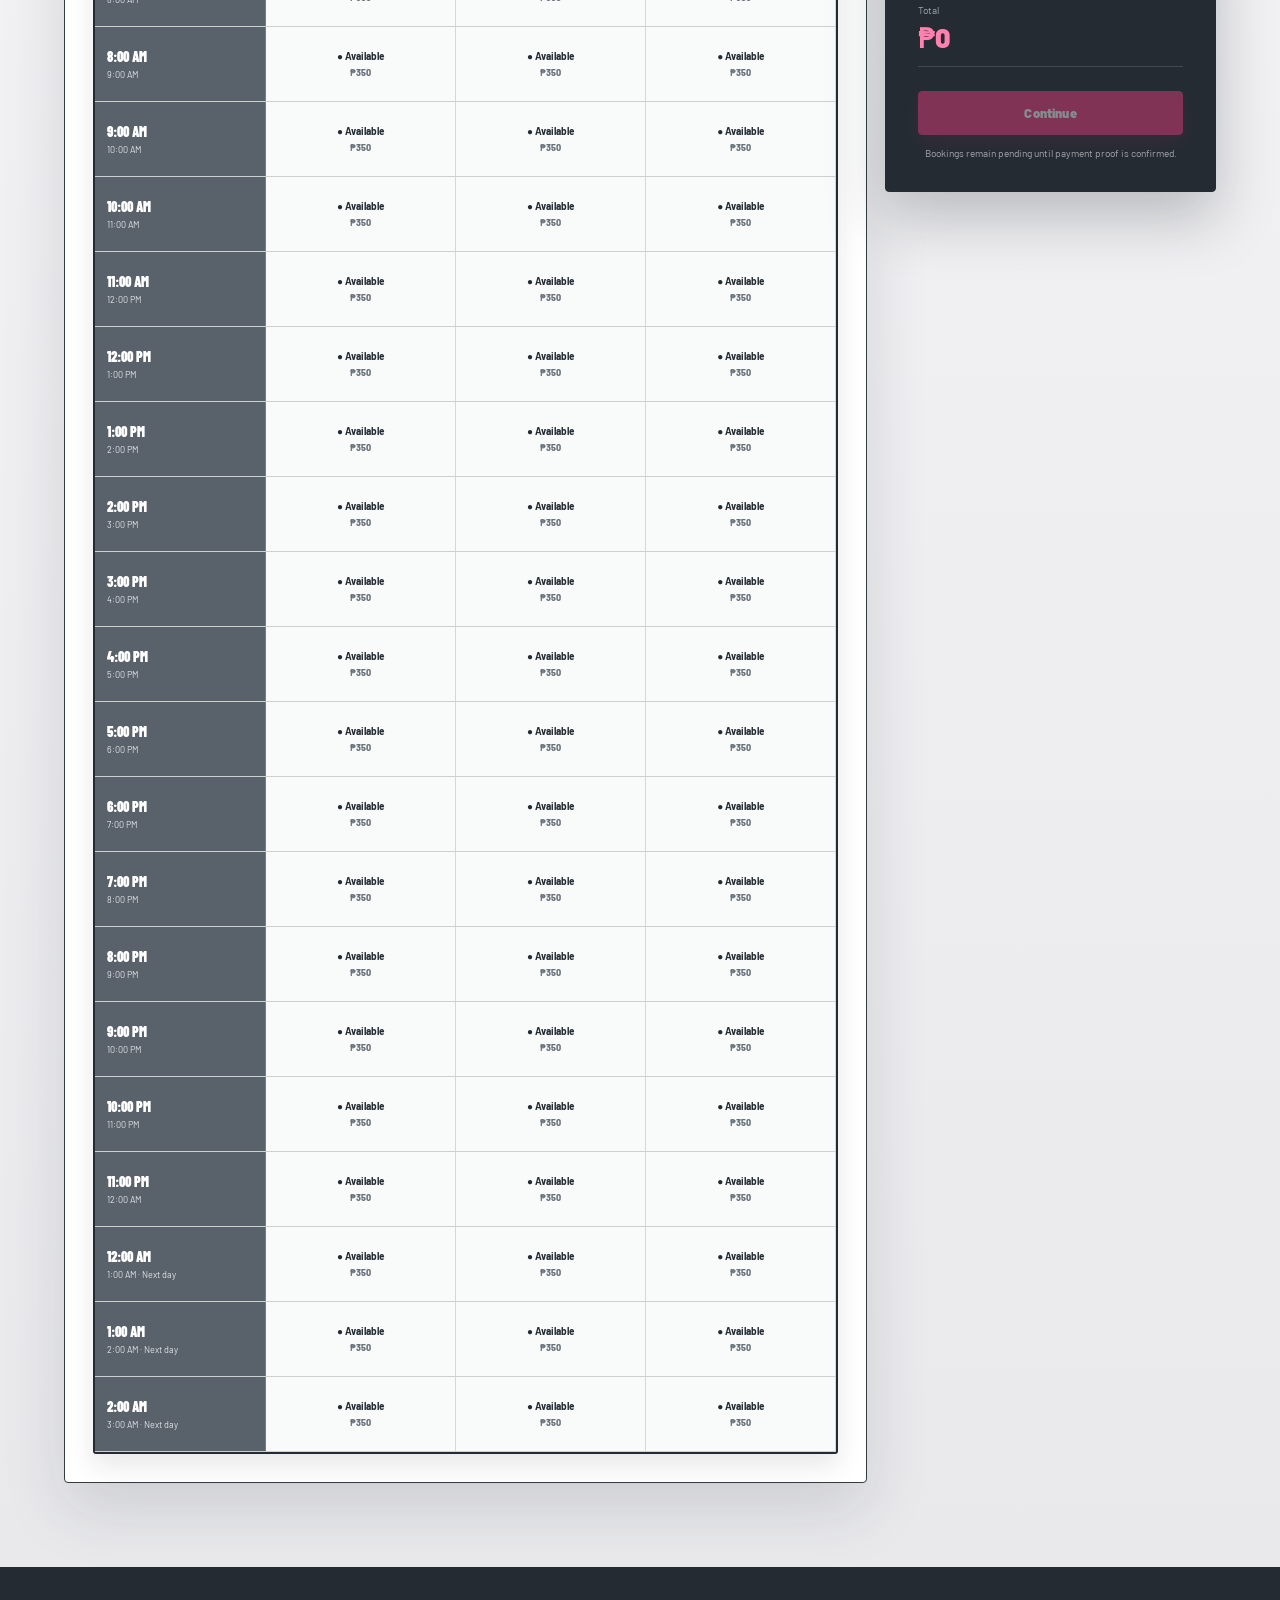
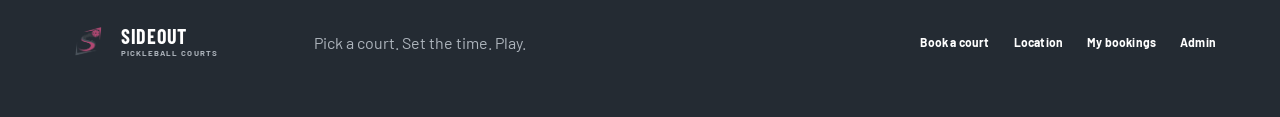
==== commit 33736a1f: "Add files via upload" ====
--- a/index.html
+++ b/index.html
@@ -19,14 +19,17 @@
 
   <main id="top">
     <section class="hero" aria-labelledby="hero-title">
-      <img class="hero-photo" src="assets/sideout-hero.png" alt="A player reaching toward a bright pink pickleball on an outdoor court" fetchpriority="high">
+      <picture>
+        <source media="(max-width: 900px)" srcset="assets/sideout-hero-mobile.png">
+        <img class="hero-photo" src="assets/sideout-hero.png" alt="A player reaching toward a bright pink pickleball on an outdoor court" fetchpriority="high">
+      </picture>
       <div class="hero-overlay"></div>
-      <div class="hero-copy">
-        <span class="eyebrow">Sideout Pickleball Courts</span>
-        <h1 id="hero-title">Own the rally.</h1>
-        <button class="lime-button hero-cta" data-scroll="reserve">Book a court <span aria-hidden="true">→</span></button>
-      </div>
-      <div class="hero-cue" aria-hidden="true"><span></span>Scroll to availability</div>
+        <div class="hero-copy">
+          <span class="eyebrow">Sideout Pickleball Courts</span>
+          <h1 id="hero-title">Own the rally.</h1>
+          <button class="lime-button hero-cta" data-scroll="reserve">Book a court <span aria-hidden="true">→</span></button>
+        </div>
+        <div class="hero-cue" aria-hidden="true"><span></span>Scroll to availability</div>
     </section>
 
     <section class="booking-section" id="reserve">
--- a/styles.css
+++ b/styles.css
@@ -1,6 +1,6 @@
 @import url('https://fonts.googleapis.com/css2?family=Barlow+Condensed:wght@500;600;700;800&family=Barlow:wght@400;500;600;700&display=swap');
 :root{--green:#f23d7f;--green-dark:#c82260;--green-soft:#fff0f6;--ink:#242b33;--muted:#68717b;--line:#dcdfe3;--surface:#fff;--bg:#f5f4f6;--danger:#b4233f;--calendar-time:#59616b;--radius:10px;--shadow:0 14px 34px rgba(36,43,51,.08)}
-*{box-sizing:border-box}html{scroll-behavior:smooth}body{margin:0;background:var(--bg);color:var(--ink);font-family:Barlow,Arial,sans-serif}button,input,select{font:inherit}button,a{cursor:pointer}.hidden{display:none!important}
+*{box-sizing:border-box}html{width:100%;max-width:100%;scroll-behavior:smooth;overflow-x:hidden}body{width:100%;max-width:100%;margin:0;background:var(--bg);color:var(--ink);font-family:Barlow,Arial,sans-serif;overflow-x:hidden}img,svg{max-width:100%}main,section,footer{min-width:0}button,input,select{font:inherit}button,a{cursor:pointer}.hidden{display:none!important}
 .site-header{position:sticky;top:0;z-index:30;height:72px;display:grid;grid-template-columns:1fr auto 1fr;align-items:center;padding:0 5vw;background:rgba(255,255,255,.96);border-bottom:1px solid var(--line)}
 .brand{display:flex;align-items:center;gap:10px;color:var(--ink);font-size:14px;font-weight:700;text-decoration:none}.brand-mark{width:32px;height:32px;display:grid;place-items:center;border-radius:8px;background:var(--green);color:#fff;font-weight:700}.site-header nav{display:flex;gap:24px}.site-header nav button,.site-header .brand{border:0;background:none}.site-header nav button,footer nav>*{color:var(--ink);font-size:12px;border:0;background:none;text-decoration:none}.site-header>.lime-button{justify-self:end}
 .lime-button{border:1px solid var(--green);border-radius:7px;background:var(--green);color:#fff;padding:11px 16px;font-size:13px;font-weight:650}.lime-button:hover{background:var(--green-dark)}.lime-button.full{width:100%}.lime-button:disabled{opacity:.45;cursor:not-allowed}
@@ -62,18 +62,18 @@
 .skip-link{position:fixed;left:16px;top:10px;z-index:100;transform:translateY(-160%);padding:10px 14px;border-radius:4px;background:#fff;color:var(--ink);font-weight:700;text-decoration:none;box-shadow:var(--shadow)}.skip-link:focus{transform:translateY(0)}
 .mobile-booking-bar{display:none}
 @media(max-width:900px){
-  html{scroll-padding-top:70px;overscroll-behavior-y:contain}body{overflow-x:hidden;padding-bottom:env(safe-area-inset-bottom)}button,a{touch-action:manipulation}
+  html{scroll-padding-top:70px;overscroll-behavior-y:contain}body{padding-bottom:env(safe-area-inset-bottom)}button,a{touch-action:manipulation}
   .site-header{grid-template-columns:minmax(0,1fr) auto;height:70px;padding:0 16px}.site-header .brand{overflow:hidden}.site-header>.lime-button{min-width:112px;padding:10px 13px;white-space:nowrap}
-  .hero{min-height:min(680px,calc(100dvh - 70px))}.hero-photo{object-position:53% center}.hero-copy{left:22px;right:22px;top:35%}.hero h1{max-width:330px;font-size:clamp(58px,18vw,82px)}.hero-cue{display:none}
-  .booking-section,.my-bookings{padding:58px 14px 84px}.section-intro{gap:14px;margin-bottom:26px}.section-intro h2,.my-bookings h2{font-size:clamp(40px,13vw,56px);line-height:.9}.section-intro>p{margin:0;font-size:15px;line-height:1.55}
-  .availability-panel{padding:18px 10px;border-width:1px;box-shadow:0 16px 36px rgba(36,43,51,.12)}.panel-head{align-items:flex-start}.panel-head strong,.slot-heading strong{font-size:10px;line-height:1.35}.date-row{margin:16px 0 18px;gap:7px;scrollbar-width:none;-ms-overflow-style:none}.date-row::-webkit-scrollbar{display:none}.date-card{min-width:72px;min-height:78px}.date-card:hover{transform:none}.calendar-picker{justify-content:stretch}.calendar-picker label{width:100%;justify-content:space-between}.calendar-picker input{min-height:44px;max-width:170px}.slot-heading{align-items:flex-start}.next-day-note,.preserved-note{font-size:10px}
-  .slot-matrix-head,.slot-matrix-row{grid-template-columns:minmax(62px,.72fr) repeat(3,minmax(0,1fr))}.slot-matrix-head span{padding:10px 3px;font-size:8px}.slot-matrix-row .matrix-time{padding:8px 4px}.slot-matrix-row .matrix-time strong{font-size:10px}.slot-matrix-row .matrix-time small{font-size:7px;line-height:1.3}.court-slot{min-height:66px;padding:6px 2px}.court-slot .slot-status{font-size:8px;line-height:1.2}.court-slot small{font-size:8px;line-height:1.2}.court-slot.available:hover{transform:none}
-  .summary-card{padding:26px 22px}.summary-card h3{font-size:30px}.summary-card dl div{display:grid;grid-template-columns:1fr auto;align-items:end;gap:10px}.summary-card dt{margin:0}.summary-card dd{text-align:right}
+  .hero{min-height:min(620px,calc(100dvh - 70px))}.hero picture{position:absolute;inset:0;z-index:-3;width:100%;height:100%}.hero-photo{z-index:auto;object-position:center center}.hero-copy{left:20px;right:20px;top:28%}.hero h1{max-width:310px;font-size:clamp(48px,15vw,66px);line-height:.84}.hero-copy .hero-cta{margin-top:22px}.hero-cue{display:none}
+  .booking-section,.my-bookings{width:100%;max-width:100%;padding:58px 12px 84px}.section-intro{gap:14px;margin-bottom:26px}.section-intro h2,.my-bookings h2{font-size:clamp(40px,13vw,56px);line-height:.9}.section-intro>p{margin:0;font-size:15px;line-height:1.55}.booking-layout{width:100%;max-width:100%;min-width:0;grid-template-columns:minmax(0,1fr)}
+  .availability-panel{width:100%;max-width:100%;min-width:0;padding:18px 10px;border-width:1px;box-shadow:0 16px 36px rgba(36,43,51,.12);overflow:hidden}.panel-head{align-items:flex-start}.panel-head strong,.slot-heading strong{font-size:10px;line-height:1.35}.date-row{max-width:100%;margin:16px 0 18px;gap:7px;scrollbar-width:none;-ms-overflow-style:none}.date-row::-webkit-scrollbar{display:none}.date-card{min-width:72px;min-height:78px}.date-card:hover{transform:none}.calendar-picker{justify-content:stretch}.calendar-picker label{width:100%;justify-content:space-between}.calendar-picker input{min-height:44px;max-width:170px}.slot-heading{align-items:flex-start}.slot-heading,.next-day-note,.preserved-note{max-width:100%;white-space:normal;overflow-wrap:anywhere}.next-day-note,.preserved-note{font-size:10px}
+  .slot-grid{width:100%;max-width:100%;min-width:0!important;overflow-x:hidden!important;scrollbar-width:none;contain:inline-size}.slot-grid::-webkit-scrollbar{display:none}.slot-matrix-head,.slot-matrix-row{width:100%;max-width:100%;min-width:0!important;grid-template-columns:56px repeat(3,minmax(0,1fr))!important}.slot-matrix-head>*,.slot-matrix-row>*{max-width:100%;min-width:0}.slot-matrix-head span{padding:10px 2px;font-size:8px;white-space:nowrap;overflow:hidden;text-overflow:ellipsis}.slot-matrix-row .matrix-time{padding:8px 4px}.slot-matrix-row .matrix-time strong{font-size:10px}.slot-matrix-row .matrix-time small{font-size:7px;line-height:1.3}.court-slot{min-width:0;min-height:66px;padding:6px 1px;overflow:hidden}.court-slot .slot-status{font-size:8px;line-height:1.2;white-space:normal;overflow-wrap:anywhere}.court-slot small{font-size:8px;line-height:1.2;white-space:nowrap}.court-slot.available:hover{transform:none}
+  .summary-card{width:100%;max-width:100%;min-width:0;padding:26px 20px;overflow:hidden}.summary-card h3{font-size:30px}.summary-card dl{width:100%;max-width:100%}.summary-card dl div{width:100%;max-width:100%;min-width:0;display:grid;grid-template-columns:minmax(74px,.7fr) minmax(0,1.3fr);align-items:end;gap:10px}.summary-card dt,.summary-card dd{min-width:0;max-width:100%;overflow-wrap:anywhere}.summary-card dt{margin:0}.summary-card dd{text-align:right;white-space:normal}.summary-card>small{max-width:100%;white-space:normal;overflow-wrap:anywhere;line-height:1.45}
   .mobile-booking-bar{position:fixed;left:10px;right:10px;bottom:calc(10px + env(safe-area-inset-bottom));z-index:50;display:flex;align-items:center;justify-content:space-between;gap:14px;padding:10px 10px 10px 16px;border:1px solid rgba(255,255,255,.16);border-radius:8px;background:rgba(36,43,51,.96);color:#fff;box-shadow:0 18px 42px rgba(18,22,27,.32);backdrop-filter:blur(16px);transform:translateY(calc(100% + 30px));opacity:0;pointer-events:none;transition:transform .25s ease,opacity .25s ease}.has-selection .mobile-booking-bar{transform:translateY(0);opacity:1;pointer-events:auto}.mobile-booking-bar>div{display:grid;min-width:0}.mobile-booking-bar small{overflow:hidden;color:#cfd4d9;font-size:10px;text-overflow:ellipsis;white-space:nowrap}.mobile-booking-bar strong{font-family:"Barlow Condensed",Barlow,Arial,sans-serif;font-size:24px;color:#ff81af}.mobile-booking-bar .lime-button{min-height:46px;padding:10px 18px;box-shadow:none}
   .lookup-card{margin-top:24px}.lookup-card input{min-height:46px;font-size:16px}.booking-ticket{grid-template-columns:82px minmax(0,1fr)}.ticket-date{padding:14px 8px}.ticket-date strong{font-size:30px}.ticket-main{padding:18px 14px}.ticket-main h3{font-size:21px}.ticket-ref{padding:16px 14px}
   .modal-backdrop{align-items:end;padding:0}.modal{width:100%;max-height:94dvh;padding:32px 18px calc(22px + env(safe-area-inset-bottom));border-radius:16px 16px 0 0}.modal-close{right:10px;top:8px;width:44px;height:44px}.steps{gap:12px;padding-right:36px;overflow:hidden}.modal h2{font-size:31px}.field input,.field select{min-height:48px;font-size:16px}.check{font-size:13px;line-height:1.45}.qr-card{padding:10px}
-  footer{padding:36px 18px calc(34px + env(safe-area-inset-bottom));gap:24px}footer nav{width:100%;display:grid;grid-template-columns:1fr 1fr;gap:4px 18px}footer nav>*{min-height:44px;display:flex;align-items:center}
+  footer{width:100%;max-width:100%;padding:36px 18px calc(34px + env(safe-area-inset-bottom));gap:24px;overflow:hidden}footer nav{width:100%;display:grid;grid-template-columns:1fr 1fr;gap:4px 18px}footer nav>*{min-width:0;min-height:44px;display:flex;align-items:center}
   .admin-shell{display:block}.admin-sidebar{position:static;width:100%;height:auto;padding:12px;background:#242b33}.admin-sidebar>.brand,.admin-user{display:none}.admin-sidebar nav{display:grid;grid-template-columns:repeat(2,minmax(0,1fr));gap:6px;margin:0}.admin-sidebar nav button{min-height:44px;padding:9px 10px;font-size:10px}.admin-main{padding:0 12px 48px}.admin-topbar{height:58px}.admin-title{padding:28px 0 20px}.admin-title h1{font-size:40px}.admin-title p{font-size:14px;line-height:1.5}.admin-stats{grid-template-columns:1fr 1fr;gap:8px}.stat,.admin-panel{padding:16px}.stat{min-height:112px}.admin-booking{grid-template-columns:1fr}.admin-actions{display:grid!important;grid-template-columns:1fr 1fr;gap:8px!important}.admin-actions button,.admin-actions-slot button{min-height:40px}.admin-control{align-items:flex-start;flex-direction:column}.admin-control input{min-height:44px}.admin-panel{overflow:hidden}.admin-matrix-head,.admin-matrix-row{grid-template-columns:minmax(58px,.7fr) repeat(3,minmax(0,1fr))}.admin-matrix-head span{padding:9px 3px;font-size:7px}.admin-court-cell{min-height:92px;padding:5px 2px}.admin-court-cell>b{font-size:7px}.admin-court-cell .admin-actions-slot{display:grid;grid-template-columns:1fr;gap:4px}.admin-court-cell .admin-actions-slot button{min-height:32px;padding:4px 2px;font-size:7px}
 }
-@media(max-width:430px){.brand-name small{display:none}.site-header>.lime-button{min-width:auto;padding-inline:12px}.hero{min-height:610px}.hero-photo{object-position:55% center}.booking-section{padding-inline:8px}.section-intro{padding-inline:6px}.availability-panel{padding-inline:6px}.slot-matrix-head,.slot-matrix-row{grid-template-columns:58px repeat(3,minmax(0,1fr))}.court-slot{min-height:64px}.court-slot small{font-size:7px}.summary-card{margin-inline:2px}.admin-stats{grid-template-columns:1fr}}
+@media(max-width:430px){.brand-logo{width:38px;height:38px}.brand-name small{display:none}.brand-name strong{font-size:16px}.site-header>.lime-button{min-width:auto;padding-inline:11px;font-size:12px}.hero{min-height:570px}.hero-photo{object-position:center center}.hero-copy{top:27%}.hero .eyebrow{font-size:10px}.hero h1{font-size:clamp(46px,14vw,60px)}.booking-section{padding-inline:8px}.section-intro{padding-inline:6px}.availability-panel{padding-inline:6px}.slot-matrix-head,.slot-matrix-row{grid-template-columns:52px repeat(3,minmax(0,1fr))!important}.slot-matrix-head span{font-size:7px}.slot-matrix-row .matrix-time strong{font-size:9px}.court-slot{min-height:64px}.court-slot small{font-size:7px}.summary-card{margin-inline:0;padding-inline:16px}.admin-stats{grid-template-columns:1fr}}
 @media(prefers-reduced-motion:reduce){.mobile-booking-bar{transition:none}}
